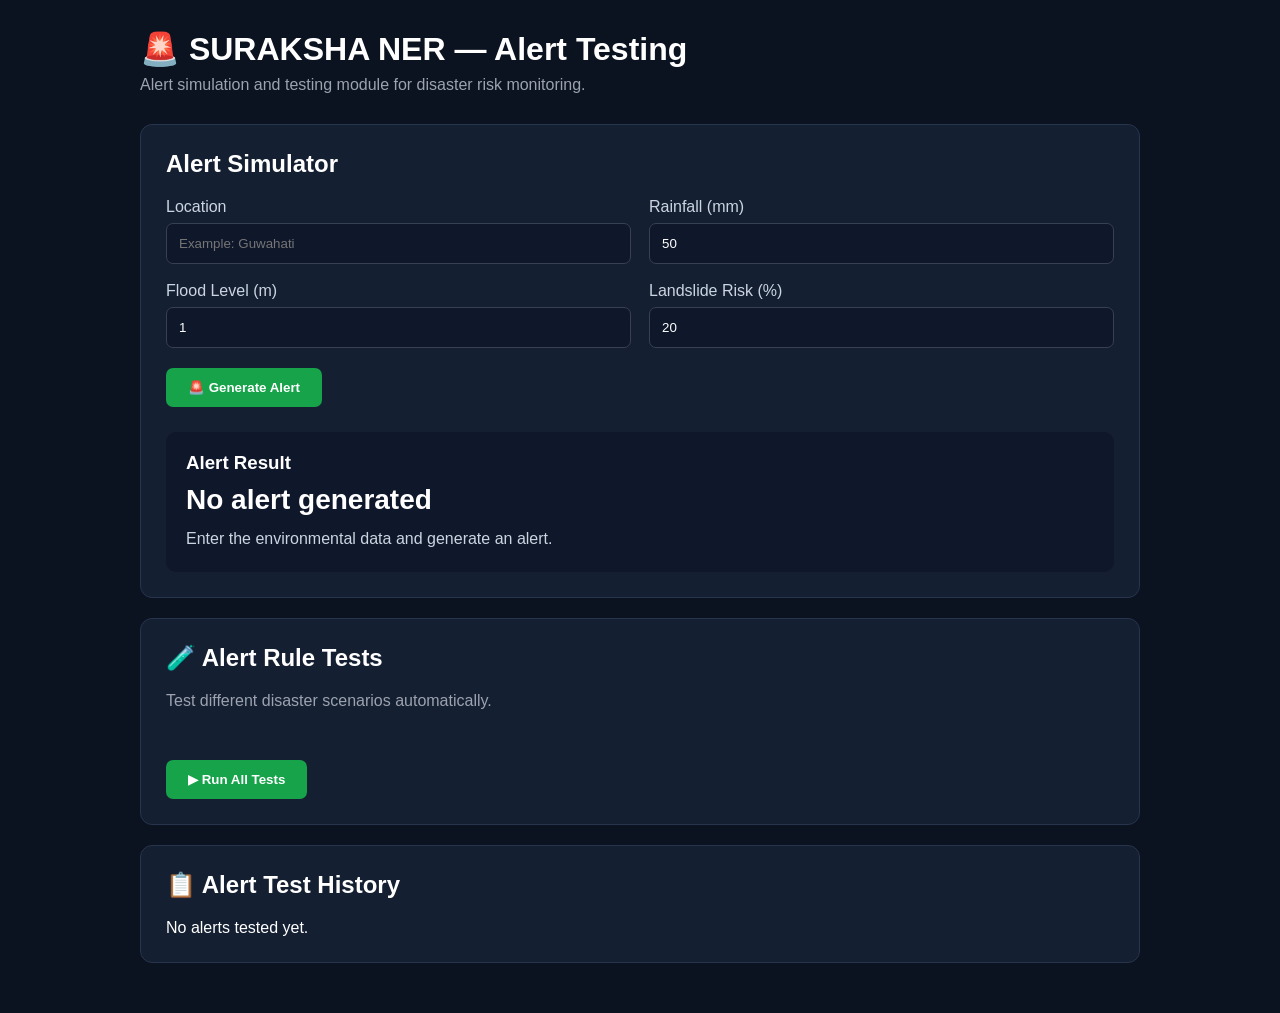
==== frontend/alerts-testing.html @ f3b92486 "Add alert testing page" ====
<!DOCTYPE html>
<html lang="en">
<head>
    <meta charset="UTF-8">
    <meta name="viewport" content="width=device-width, initial-scale=1.0">

    <title>Alert Testing | SURAKSHA NER</title>

    <style>
        * {
            box-sizing: border-box;
            margin: 0;
            padding: 0;
            font-family: Arial, sans-serif;
        }

        body {
            background: #0b1220;
            color: white;
            padding: 30px;
        }

        .container {
            max-width: 1000px;
            margin: auto;
        }

        h1 {
            margin-bottom: 8px;
        }

        .subtitle {
            color: #9ca3af;
            margin-bottom: 30px;
        }

        .card {
            background: #151f32;
            border: 1px solid #26344d;
            border-radius: 12px;
            padding: 25px;
            margin-bottom: 20px;
        }

        .card h2 {
            margin-bottom: 20px;
        }

        .inputs {
            display: grid;
            grid-template-columns: repeat(2, 1fr);
            gap: 18px;
        }

        label {
            display: block;
            margin-bottom: 7px;
            color: #cbd5e1;
        }

        input,
        select {
            width: 100%;
            padding: 12px;
            border-radius: 7px;
            border: 1px solid #374151;
            background: #0f172a;
            color: white;
        }

        button {
            margin-top: 20px;
            padding: 12px 22px;
            border: none;
            border-radius: 7px;
            background: #16a34a;
            color: white;
            cursor: pointer;
            font-weight: bold;
        }

        button:hover {
            opacity: 0.85;
        }

        .result {
            margin-top: 25px;
            padding: 20px;
            border-radius: 10px;
            background: #0f172a;
        }

        .severity {
            font-size: 28px;
            font-weight: bold;
            margin: 10px 0;
        }

        .message {
            color: #cbd5e1;
            line-height: 1.6;
        }

        .tests {
            display: grid;
            gap: 12px;
        }

        .test {
            display: flex;
            justify-content: space-between;
            padding: 15px;
            background: #0f172a;
            border-radius: 8px;
        }

        .pass {
            color: #22c55e;
            font-weight: bold;
        }

        .fail {
            color: #ef4444;
            font-weight: bold;
        }

        .history {
            margin-top: 15px;
        }

        .history-item {
            padding: 12px;
            margin-top: 8px;
            background: #0f172a;
            border-left: 4px solid #22c55e;
        }

        @media(max-width: 700px) {
            .inputs {
                grid-template-columns: 1fr;
            }
        }
    </style>
</head>

<body>

<div class="container">

    <h1>🚨 SURAKSHA NER — Alert Testing</h1>

    <p class="subtitle">
        Alert simulation and testing module for disaster risk monitoring.
    </p>


    <!-- ALERT SIMULATOR -->

    <div class="card">

        <h2>Alert Simulator</h2>

        <div class="inputs">

            <div>
                <label>Location</label>
                <input
                    type="text"
                    id="location"
                    placeholder="Example: Guwahati"
                >
            </div>

            <div>
                <label>Rainfall (mm)</label>
                <input
                    type="number"
                    id="rainfall"
                    value="50"
                >
            </div>

            <div>
                <label>Flood Level (m)</label>
                <input
                    type="number"
                    id="flood"
                    value="1"
                    step="0.1"
                >
            </div>

            <div>
                <label>Landslide Risk (%)</label>
                <input
                    type="number"
                    id="landslide"
                    value="20"
                    min="0"
                    max="100"
                >
            </div>

        </div>

        <button onclick="generateAlert()">
            🚨 Generate Alert
        </button>


        <div id="result" class="result">

            <h3>Alert Result</h3>

            <div id="severity" class="severity">
                No alert generated
            </div>

            <p id="message" class="message">
                Enter the environmental data and generate an alert.
            </p>

        </div>

    </div>


    <!-- AUTOMATED TESTS -->

    <div class="card">

        <h2>🧪 Alert Rule Tests</h2>

        <p class="subtitle">
            Test different disaster scenarios automatically.
        </p>

        <div class="tests" id="tests"></div>

        <button onclick="runTests()">
            ▶ Run All Tests
        </button>

    </div>


    <!-- ALERT HISTORY -->

    <div class="card">

        <h2>📋 Alert Test History</h2>

        <div id="history" class="history">
            No alerts tested yet.
        </div>

    </div>

</div>


<script>

    /*
        SURAKSHA NER
        Alert Testing Engine

        This is a frontend testing module.
        It does not modify the existing backend.
    */


    function calculateRisk(rainfall, flood, landslide) {

        let score = 0;


        // Rainfall contribution

        if (rainfall >= 200) {
            score += 40;
        }
        else if (rainfall >= 100) {
            score += 30;
        }
        else if (rainfall >= 50) {
            score += 15;
        }


        // Flood contribution

        if (flood >= 3) {
            score += 35;
        }
        else if (flood >= 2) {
            score += 25;
        }
        else if (flood >= 1) {
            score += 10;
        }


        // Landslide contribution

        if (landslide >= 80) {
            score += 30;
        }
        else if (landslide >= 60) {
            score += 25;
        }
        else if (landslide >= 30) {
            score += 15;
        }


        return score;
    }


    function getSeverity(score) {

        if (score >= 80) {
            return "CRITICAL";
        }

        if (score >= 60) {
            return "HIGH";
        }

        if (score >= 30) {
            return "MODERATE";
        }

        return "LOW";
    }


    function generateAlert() {

        const location =
            document.getElementById("location").value || "Unknown Location";

        const rainfall =
            Number(document.getElementById("rainfall").value);

        const flood =
            Number(document.getElementById("flood").value);

        const landslide =
            Number(document.getElementById("landslide").value);


        const score =
            calculateRisk(
                rainfall,
                flood,
                landslide
            );


        const severity =
            getSeverity(score);


        document.getElementById("severity").innerText =
            severity + " ALERT";


        document.getElementById("message").innerText =
            `Location: ${location}
             | Risk Score: ${score}
             | Rainfall: ${rainfall} mm
             | Flood Level: ${flood} m
             | Landslide Risk: ${landslide}%`;


        addHistory(
            location,
            severity,
            score
        );
    }


    function addHistory(
        location,
        severity,
        score
    ) {

        const history =
            document.getElementById("history");


        if (
            history.innerText ===
            "No alerts tested yet."
        ) {

            history.innerHTML = "";

        }


        const item =
            document.createElement("div");


        item.className =
            "history-item";


        item.innerHTML =
            `<strong>${severity} ALERT</strong>
             — ${location}
             — Risk Score: ${score}`;


        history.prepend(item);
    }


    /*
        AUTOMATED TEST CASES
    */

    const testCases = [

        {
            name: "Normal Weather",
            rainfall: 20,
            flood: 0.5,
            landslide: 5,
            expected: "LOW"
        },

        {
            name: "Heavy Rain",
            rainfall: 120,
            flood: 1,
            landslide: 20,
            expected: "MODERATE"
        },

        {
            name: "Flood Risk",
            rainfall: 150,
            flood: 2,
            landslide: 40,
            expected: "HIGH"
        },

        {
            name: "Extreme Disaster",
            rainfall: 250,
            flood: 4,
            landslide: 90,
            expected: "CRITICAL"
        }

    ];


    function runTests() {

        const container =
            document.getElementById("tests");


        container.innerHTML = "";


        testCases.forEach(test => {

            const score =
                calculateRisk(
                    test.rainfall,
                    test.flood,
                    test.landslide
                );


            const actual =
                getSeverity(score);


            const passed =
                actual === test.expected;


            const div =
                document.createElement("div");


            div.className =
                "test";


            div.innerHTML = `

                <span>
                    ${test.name}
                </span>

                <span class="${passed ? "pass" : "fail"}">

                    ${passed ? "✓ PASS" : "✗ FAIL"}

                    (${actual})

                </span>

            `;


            container.appendChild(div);

        });

    }

</script>

</body>
</html>
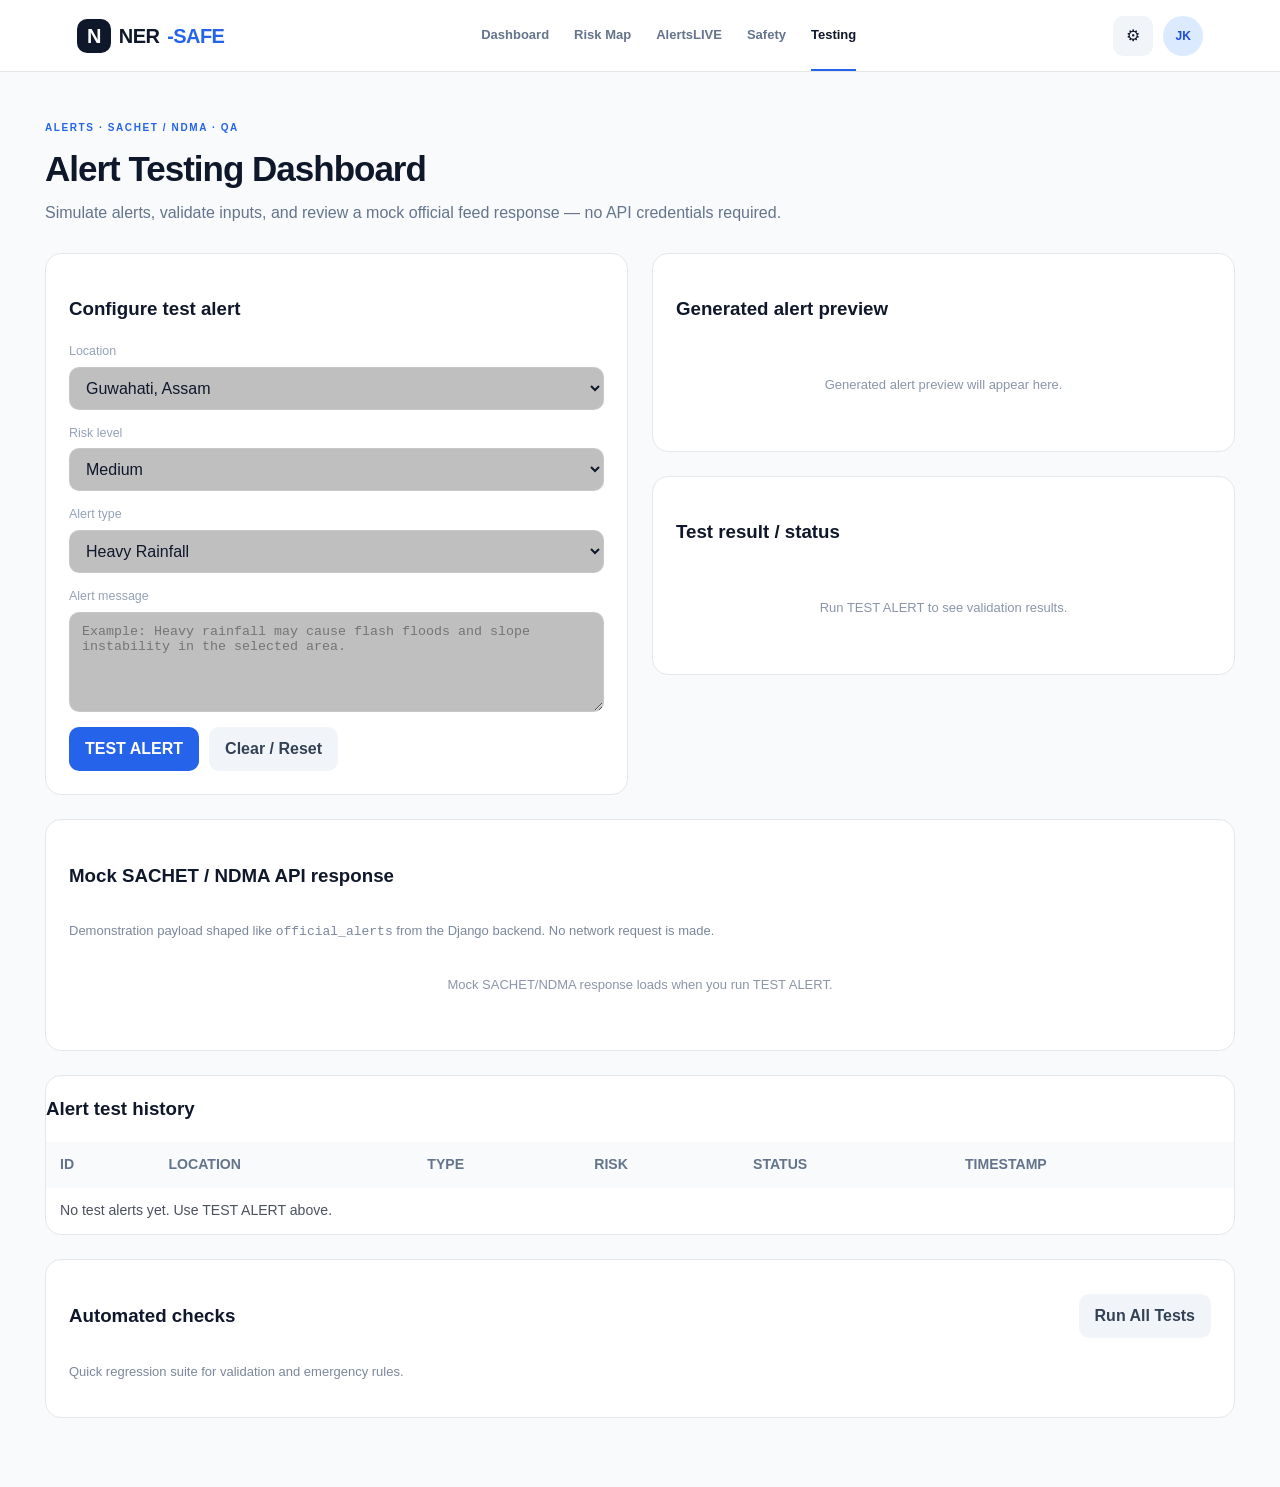
==== commit bf66edca: "Implement alert testing dashboard" ====
--- a/frontend/alerts-testing.html
+++ b/frontend/alerts-testing.html
@@ -2,525 +2,353 @@
 <html lang="en">
 <head>
     <meta charset="UTF-8">
-    <meta name="viewport" content="width=device-width, initial-scale=1.0">
-
-    <title>Alert Testing | SURAKSHA NER</title>
-
+    <meta name="viewport" content="width=device-width, initial-scale=1">
+    <title>Alert Testing Dashboard | SURAKSHA NER</title>
+    <link rel="stylesheet" href="css/style.css">
     <style>
-        * {
-            box-sizing: border-box;
-            margin: 0;
-            padding: 0;
-            font-family: Arial, sans-serif;
-        }
-
-        body {
-            background: #0b1220;
-            color: white;
-            padding: 30px;
-        }
-
-        .container {
-            max-width: 1000px;
-            margin: auto;
-        }
-
-        h1 {
-            margin-bottom: 8px;
-        }
-
-        .subtitle {
-            color: #9ca3af;
-            margin-bottom: 30px;
-        }
-
-        .card {
-            background: #151f32;
-            border: 1px solid #26344d;
-            border-radius: 12px;
-            padding: 25px;
-            margin-bottom: 20px;
-        }
-
-        .card h2 {
-            margin-bottom: 20px;
-        }
-
-        .inputs {
+        .dashboard-grid {
             display: grid;
-            grid-template-columns: repeat(2, 1fr);
-            gap: 18px;
-        }
-
-        label {
+            grid-template-columns: 1fr 1fr;
+            gap: 24px;
+            margin-bottom: 24px;
+        }
+
+        .field label {
             display: block;
-            margin-bottom: 7px;
-            color: #cbd5e1;
-        }
-
-        input,
-        select {
+            font-size: 0.78rem;
+            color: var(--muted, #94a3b8);
+            margin-bottom: 6px;
+        }
+
+        .field select,
+        .field textarea {
             width: 100%;
-            padding: 12px;
-            border-radius: 7px;
-            border: 1px solid #374151;
-            background: #0f172a;
-            color: white;
-        }
-
-        button {
-            margin-top: 20px;
-            padding: 12px 22px;
-            border: none;
-            border-radius: 7px;
-            background: #16a34a;
-            color: white;
-            cursor: pointer;
-            font-weight: bold;
-        }
-
-        button:hover {
-            opacity: 0.85;
-        }
-
-        .result {
-            margin-top: 25px;
+            padding: 11px 12px;
+            border-radius: 10px;
+            border: 1px solid rgba(255, 255, 255, 0.12);
+            background: rgba(0, 0, 0, 0.25);
+            color: inherit;
+        }
+
+        .field textarea {
+            min-height: 100px;
+            resize: vertical;
+        }
+
+        .form-stack {
+            display: flex;
+            flex-direction: column;
+            gap: 14px;
+        }
+
+        .btn-row {
+            display: flex;
+            flex-wrap: wrap;
+            gap: 10px;
+            margin-top: 8px;
+        }
+
+        .preview-card {
             padding: 20px;
-            border-radius: 10px;
-            background: #0f172a;
-        }
-
-        .severity {
-            font-size: 28px;
-            font-weight: bold;
-            margin: 10px 0;
-        }
-
-        .message {
-            color: #cbd5e1;
+            border-radius: 14px;
+            background: rgba(255, 255, 255, 0.04);
+            border: 1px solid rgba(255, 255, 255, 0.1);
+        }
+
+        .preview-card.critical {
+            border-color: rgba(239, 68, 68, 0.45);
+        }
+
+        .preview-top,
+        .official-alert-top {
+            display: flex;
+            flex-wrap: wrap;
+            gap: 8px;
+            align-items: center;
+            margin-bottom: 12px;
+        }
+
+        .type-pill {
+            font-size: 0.72rem;
+            font-weight: 700;
+            text-transform: uppercase;
+            padding: 4px 10px;
+            border-radius: 999px;
+            background: rgba(59, 130, 246, 0.2);
+            color: #93c5fd;
+        }
+
+        .risk-pill.medium {
+            background: rgba(245, 158, 11, 0.2);
+            color: #fcd34d;
+        }
+
+        .emergency-tag {
+            font-size: 0.72rem;
+            font-weight: 800;
+            color: #fecaca;
+            background: rgba(220, 38, 38, 0.35);
+            padding: 4px 10px;
+            border-radius: 999px;
+        }
+
+        .preview-meta {
+            margin-top: 12px;
+            font-size: 0.88rem;
             line-height: 1.6;
-        }
-
-        .tests {
-            display: grid;
-            gap: 12px;
-        }
-
-        .test {
+            opacity: 0.9;
+        }
+
+        .test-row {
             display: flex;
             justify-content: space-between;
-            padding: 15px;
-            background: #0f172a;
-            border-radius: 8px;
-        }
-
-        .pass {
+            gap: 12px;
+            padding: 12px 14px;
+            border-radius: 10px;
+            background: rgba(0, 0, 0, 0.2);
+            margin-bottom: 8px;
+            font-size: 0.9rem;
+        }
+
+        .test-row .pass,
+        .overall.pass {
             color: #22c55e;
-            font-weight: bold;
-        }
-
-        .fail {
+            font-weight: 800;
+        }
+
+        .test-row .fail,
+        .overall.fail {
             color: #ef4444;
-            font-weight: bold;
-        }
-
-        .history {
-            margin-top: 15px;
-        }
-
-        .history-item {
-            padding: 12px;
+            font-weight: 800;
+        }
+
+        .overall-row {
+            margin-bottom: 12px;
+            font-size: 1rem;
+        }
+
+        .table-wrap table {
+            width: 100%;
+            border-collapse: collapse;
+        }
+
+        .table-wrap th,
+        .table-wrap td {
+            text-align: left;
+            padding: 12px 14px;
+            border-bottom: 1px solid rgba(255, 255, 255, 0.08);
+            font-size: 0.88rem;
+        }
+
+        .empty-cell,
+        .empty-note {
+            text-align: center;
+            padding: 20px;
+            opacity: 0.75;
+        }
+
+        .mock-note {
+            font-size: 0.85rem;
+            opacity: 0.85;
+            margin-bottom: 12px;
+        }
+
+        .mock-official {
+            margin-top: 12px;
+            padding: 16px;
+            border-radius: 12px;
+            background: rgba(255, 255, 255, 0.04);
+        }
+
+        .sachet-check.ok {
+            color: #86efac;
+        }
+
+        .sachet-check.warn {
+            color: #fcd34d;
+        }
+
+        .json-details {
+            margin-top: 16px;
+        }
+
+        .json-details pre {
             margin-top: 8px;
-            background: #0f172a;
-            border-left: 4px solid #22c55e;
-        }
-
-        @media(max-width: 700px) {
-            .inputs {
+            padding: 14px;
+            border-radius: 10px;
+            background: rgba(0, 0, 0, 0.35);
+            overflow: auto;
+            font-size: 0.75rem;
+            max-height: 280px;
+        }
+
+        @media (max-width: 900px) {
+            .dashboard-grid {
                 grid-template-columns: 1fr;
             }
         }
     </style>
 </head>
-
 <body>
 
-<div class="container">
-
-    <h1>🚨 SURAKSHA NER — Alert Testing</h1>
-
-    <p class="subtitle">
-        Alert simulation and testing module for disaster risk monitoring.
-    </p>
-
-
-    <!-- ALERT SIMULATOR -->
-
-    <div class="card">
-
-        <h2>Alert Simulator</h2>
-
-        <div class="inputs">
-
-            <div>
-                <label>Location</label>
-                <input
-                    type="text"
-                    id="location"
-                    placeholder="Example: Guwahati"
-                >
+<header class="topbar appbar">
+    <a class="brand" href="dashboard.html">
+        <span class="brand-mark">N</span>
+        NER<span class="accent">-SAFE</span>
+    </a>
+    <nav>
+        <a href="dashboard.html">Dashboard</a>
+        <a href="map.html">Risk Map</a>
+        <a href="alerts.html">Alerts <b class="badge">LIVE</b></a>
+        <a href="safety.html">Safety</a>
+        <a class="active" href="alerts-testing.html">Testing</a>
+    </nav>
+    <div class="nav-actions">
+        <a class="round" href="settings.html">⚙</a>
+        <a class="avatar" href="profile.html">JK</a>
+    </div>
+</header>
+
+<main class="main">
+
+    <div class="page-head">
+        <div>
+            <span class="eyebrow">ALERTS · SACHET / NDMA · QA</span>
+            <h1>Alert Testing Dashboard</h1>
+            <p>
+                Simulate alerts, validate inputs, and review a mock official
+                feed response — no API credentials required.
+            </p>
+        </div>
+    </div>
+
+    <div class="dashboard-grid">
+
+        <!-- INPUT PANEL -->
+        <section class="card">
+            <div class="card-head">
+                <h3>Configure test alert</h3>
             </div>
 
-            <div>
-                <label>Rainfall (mm)</label>
-                <input
-                    type="number"
-                    id="rainfall"
-                    value="50"
-                >
+            <div class="form-stack">
+                <div class="field">
+                    <label for="inputLocation">Location</label>
+                    <select id="inputLocation"></select>
+                </div>
+
+                <div class="field">
+                    <label for="inputRisk">Risk level</label>
+                    <select id="inputRisk">
+                        <option value="LOW">Low</option>
+                        <option value="MEDIUM" selected>Medium</option>
+                        <option value="HIGH">High</option>
+                        <option value="CRITICAL">Critical</option>
+                    </select>
+                </div>
+
+                <div class="field">
+                    <label for="inputType">Alert type</label>
+                    <select id="inputType">
+                        <option value="Landslide">Landslide</option>
+                        <option value="Flood">Flood</option>
+                        <option value="Heavy Rainfall" selected>Heavy Rainfall</option>
+                    </select>
+                </div>
+
+                <div class="field">
+                    <label for="inputMessage">Alert message</label>
+                    <textarea
+                        id="inputMessage"
+                        placeholder="Example: Heavy rainfall may cause flash floods and slope instability in the selected area."
+                    ></textarea>
+                </div>
             </div>
 
-            <div>
-                <label>Flood Level (m)</label>
-                <input
-                    type="number"
-                    id="flood"
-                    value="1"
-                    step="0.1"
-                >
+            <div class="btn-row">
+                <button type="button" class="btn btn-primary" id="testAlertBtn">
+                    TEST ALERT
+                </button>
+                <button type="button" class="btn btn-light" id="resetBtn">
+                    Clear / Reset
+                </button>
             </div>
-
-            <div>
-                <label>Landslide Risk (%)</label>
-                <input
-                    type="number"
-                    id="landslide"
-                    value="20"
-                    min="0"
-                    max="100"
-                >
-            </div>
-
-        </div>
-
-        <button onclick="generateAlert()">
-            🚨 Generate Alert
-        </button>
-
-
-        <div id="result" class="result">
-
-            <h3>Alert Result</h3>
-
-            <div id="severity" class="severity">
-                No alert generated
-            </div>
-
-            <p id="message" class="message">
-                Enter the environmental data and generate an alert.
-            </p>
-
-        </div>
-
+        </section>
+
+        <!-- PREVIEW + STATUS -->
+        <div>
+            <section class="card" style="margin-bottom: 24px;">
+                <div class="card-head">
+                    <h3>Generated alert preview</h3>
+                </div>
+                <div id="alertPreview">
+                    <p class="empty-note">Generated alert preview will appear here.</p>
+                </div>
+            </section>
+
+            <section class="card">
+                <div class="card-head">
+                    <h3>Test result / status</h3>
+                </div>
+                <div id="testStatus">
+                    <p class="empty-note">Run TEST ALERT to see validation results.</p>
+                </div>
+            </section>
+        </div>
     </div>
 
-
-    <!-- AUTOMATED TESTS -->
-
-    <div class="card">
-
-        <h2>🧪 Alert Rule Tests</h2>
-
-        <p class="subtitle">
-            Test different disaster scenarios automatically.
+    <!-- MOCK SACHET -->
+    <section class="card" style="margin-bottom: 24px;">
+        <div class="card-head">
+            <h3>Mock SACHET / NDMA API response</h3>
+        </div>
+        <p class="mock-note">
+            Demonstration payload shaped like <code>official_alerts</code> from the
+            Django backend. No network request is made.
         </p>
-
-        <div class="tests" id="tests"></div>
-
-        <button onclick="runTests()">
-            ▶ Run All Tests
-        </button>
-
-    </div>
-
-
-    <!-- ALERT HISTORY -->
-
-    <div class="card">
-
-        <h2>📋 Alert Test History</h2>
-
-        <div id="history" class="history">
-            No alerts tested yet.
-        </div>
-
-    </div>
-
-</div>
-
-
-<script>
-
-    /*
-        SURAKSHA NER
-        Alert Testing Engine
-
-        This is a frontend testing module.
-        It does not modify the existing backend.
-    */
-
-
-    function calculateRisk(rainfall, flood, landslide) {
-
-        let score = 0;
-
-
-        // Rainfall contribution
-
-        if (rainfall >= 200) {
-            score += 40;
-        }
-        else if (rainfall >= 100) {
-            score += 30;
-        }
-        else if (rainfall >= 50) {
-            score += 15;
-        }
-
-
-        // Flood contribution
-
-        if (flood >= 3) {
-            score += 35;
-        }
-        else if (flood >= 2) {
-            score += 25;
-        }
-        else if (flood >= 1) {
-            score += 10;
-        }
-
-
-        // Landslide contribution
-
-        if (landslide >= 80) {
-            score += 30;
-        }
-        else if (landslide >= 60) {
-            score += 25;
-        }
-        else if (landslide >= 30) {
-            score += 15;
-        }
-
-
-        return score;
-    }
-
-
-    function getSeverity(score) {
-
-        if (score >= 80) {
-            return "CRITICAL";
-        }
-
-        if (score >= 60) {
-            return "HIGH";
-        }
-
-        if (score >= 30) {
-            return "MODERATE";
-        }
-
-        return "LOW";
-    }
-
-
-    function generateAlert() {
-
-        const location =
-            document.getElementById("location").value || "Unknown Location";
-
-        const rainfall =
-            Number(document.getElementById("rainfall").value);
-
-        const flood =
-            Number(document.getElementById("flood").value);
-
-        const landslide =
-            Number(document.getElementById("landslide").value);
-
-
-        const score =
-            calculateRisk(
-                rainfall,
-                flood,
-                landslide
-            );
-
-
-        const severity =
-            getSeverity(score);
-
-
-        document.getElementById("severity").innerText =
-            severity + " ALERT";
-
-
-        document.getElementById("message").innerText =
-            `Location: ${location}
-             | Risk Score: ${score}
-             | Rainfall: ${rainfall} mm
-             | Flood Level: ${flood} m
-             | Landslide Risk: ${landslide}%`;
-
-
-        addHistory(
-            location,
-            severity,
-            score
-        );
-    }
-
-
-    function addHistory(
-        location,
-        severity,
-        score
-    ) {
-
-        const history =
-            document.getElementById("history");
-
-
-        if (
-            history.innerText ===
-            "No alerts tested yet."
-        ) {
-
-            history.innerHTML = "";
-
-        }
-
-
-        const item =
-            document.createElement("div");
-
-
-        item.className =
-            "history-item";
-
-
-        item.innerHTML =
-            `<strong>${severity} ALERT</strong>
-             — ${location}
-             — Risk Score: ${score}`;
-
-
-        history.prepend(item);
-    }
-
-
-    /*
-        AUTOMATED TEST CASES
-    */
-
-    const testCases = [
-
-        {
-            name: "Normal Weather",
-            rainfall: 20,
-            flood: 0.5,
-            landslide: 5,
-            expected: "LOW"
-        },
-
-        {
-            name: "Heavy Rain",
-            rainfall: 120,
-            flood: 1,
-            landslide: 20,
-            expected: "MODERATE"
-        },
-
-        {
-            name: "Flood Risk",
-            rainfall: 150,
-            flood: 2,
-            landslide: 40,
-            expected: "HIGH"
-        },
-
-        {
-            name: "Extreme Disaster",
-            rainfall: 250,
-            flood: 4,
-            landslide: 90,
-            expected: "CRITICAL"
-        }
-
-    ];
-
-
-    function runTests() {
-
-        const container =
-            document.getElementById("tests");
-
-
-        container.innerHTML = "";
-
-
-        testCases.forEach(test => {
-
-            const score =
-                calculateRisk(
-                    test.rainfall,
-                    test.flood,
-                    test.landslide
-                );
-
-
-            const actual =
-                getSeverity(score);
-
-
-            const passed =
-                actual === test.expected;
-
-
-            const div =
-                document.createElement("div");
-
-
-            div.className =
-                "test";
-
-
-            div.innerHTML = `
-
-                <span>
-                    ${test.name}
-                </span>
-
-                <span class="${passed ? "pass" : "fail"}">
-
-                    ${passed ? "✓ PASS" : "✗ FAIL"}
-
-                    (${actual})
-
-                </span>
-
-            `;
-
-
-            container.appendChild(div);
-
-        });
-
-    }
-
-</script>
-
+        <div id="sachetMockPanel">
+            <p class="empty-note">Mock SACHET/NDMA response loads when you run TEST ALERT.</p>
+        </div>
+    </section>
+
+    <!-- HISTORY -->
+    <section class="card table-wrap">
+        <div class="card-head">
+            <h3>Alert test history</h3>
+        </div>
+        <table>
+            <thead>
+                <tr>
+                    <th>ID</th>
+                    <th>Location</th>
+                    <th>Type</th>
+                    <th>Risk</th>
+                    <th>Status</th>
+                    <th>Timestamp</th>
+                </tr>
+            </thead>
+            <tbody id="historyBody">
+                <tr>
+                    <td colspan="6" class="empty-cell">No test alerts yet.</td>
+                </tr>
+            </tbody>
+        </table>
+    </section>
+
+    <!-- OPTIONAL AUTOMATED SUITE -->
+    <section class="card" style="margin-top: 24px;">
+        <div class="card-head">
+            <h3>Automated checks</h3>
+            <button type="button" class="btn btn-light" id="runAllTestsBtn">
+                Run All Tests
+            </button>
+        </div>
+        <p class="mock-note">Quick regression suite for validation and emergency rules.</p>
+        <div id="autoTestResults"></div>
+        <p id="autoTestSummary" class="mock-note"></p>
+    </section>
+
+</main>
+
+<script src="js/alerts-testing.js"></script>
 </body>
-</html>+</html>
--- a/frontend/css/style.css
+++ b/frontend/css/style.css
@@ -0,0 +1,8 @@
+*{box-sizing:border-box}body{margin:0;background:#f8fafc;color:#0f172a;font-family:Inter,Segoe UI,Arial,sans-serif;line-height:1.5}a{text-decoration:none;color:inherit}button,input,select{font:inherit}.topbar{height:72px;padding:0 6%;display:flex;align-items:center;justify-content:space-between;background:#fff;border-bottom:1px solid #e5e7eb;position:sticky;top:0;z-index:20}.brand{display:flex;align-items:center;gap:8px;font-weight:850;font-size:20px;letter-spacing:-.6px}.brand-mark{width:34px;height:34px;border-radius:10px;background:#0f172a;color:#fff;display:grid;place-items:center}.accent,.link{color:#2563eb}.topbar nav{height:100%;display:flex;align-items:center;gap:25px}.topbar nav a{height:100%;display:flex;align-items:center;color:#64748b;font-size:13px;font-weight:700;border-bottom:2px solid transparent}.topbar nav a:hover,.topbar nav a.active{color:#0f172a;border-bottom-color:#2563eb}.nav-actions{display:flex;align-items:center;gap:10px}.btn{display:inline-flex;align-items:center;justify-content:center;border:0;border-radius:10px;padding:10px 16px;font-weight:750;cursor:pointer;transition:.18s}.btn:hover{transform:translateY(-1px)}.btn-primary{background:#2563eb;color:#fff}.btn-light{background:#f1f5f9;color:#334155}.btn-outline{background:#fff;border:1px solid #dbe2ea}.btn-lg{padding:13px 19px}.full{width:100%}.round,.avatar{width:40px;height:40px;border-radius:10px;background:#f1f5f9;display:grid;place-items:center}.avatar{border-radius:50%;background:#dbeafe;color:#1d4ed8;font-size:12px;font-weight:900}.eyebrow{font-size:10px;letter-spacing:1.6px;font-weight:900;color:#2563eb}.hero{max-width:1180px;margin:auto;padding:82px 30px;display:grid;grid-template-columns:1.05fr .95fr;gap:70px;align-items:center}.hero h1{font-size:58px;line-height:1.04;letter-spacing:-3px;margin:15px 0}.hero h1 span{color:#2563eb}.hero p{font-size:18px;color:#64748b;max-width:600px}.hero-actions{display:flex;gap:12px;margin:28px 0}.hero-stats{display:flex;gap:38px}.hero-stats div{display:grid}.hero-stats strong{font-size:25px}.hero-stats span{font-size:11px;color:#64748b}.hero-panel{background:#0f172a;color:#fff;border-radius:24px;padding:24px;box-shadow:0 25px 60px #0f172a22}.panel-head{display:flex;justify-content:space-between;font-size:10px;letter-spacing:1.3px;color:#94a3b8;font-weight:800}.live,.ok{color:#15803d;font-weight:800}.live{color:#22c55e}.risk-score{display:flex;align-items:center;gap:18px;padding:28px 0}.score-ring{width:105px;height:105px;border-radius:50%;border:10px solid #ef4444;display:grid;place-items:center;align-content:center;flex-shrink:0}.score-ring strong{font-size:29px}.score-ring small{color:#94a3b8}.risk-pill{display:inline-block;font-size:10px;font-weight:900;padding:5px 8px;border-radius:6px}.risk-pill.low{background:#dcfce7;color:#15803d}.risk-pill.moderate{background:#fef3c7;color:#b45309}.risk-pill.high{background:#fee2e2;color:#b91c1c}.risk-pill.critical{background:#ede9fe;color:#6d28d9}.hero-panel h3{margin:8px 0 2px}.hero-panel p{font-size:12px;color:#94a3b8;margin:0}.mini-map,.big-map{position:relative;overflow:hidden;background:#dbe8dc;min-height:245px}.map-grid{position:absolute;inset:0;background-image:linear-gradient(#fff8 1px,transparent 1px),linear-gradient(90deg,#fff8 1px,transparent 1px);background-size:28px 28px;transform:skewY(-8deg) scale(1.15)}.map-pin,.pulse{position:absolute;width:18px;height:18px;border-radius:50%;background:#ef4444;border:4px solid #fff;box-shadow:0 0 0 7px #ef444433}.p1,.q1{left:28%;top:30%}.p2,.q2{left:62%;top:52%;background:#f59e0b;box-shadow:0 0 0 7px #f59e0b33}.p3,.q3{left:73%;top:25%;background:#7c3aed;box-shadow:0 0 0 7px #7c3aed33}.map-label,.region{position:absolute;background:#fff;padding:4px 7px;border-radius:5px;font-size:9px;font-weight:900;box-shadow:0 2px 8px #0002}.l1{left:22%;top:43%}.l2{left:55%;top:64%}.l3{left:68%;top:35%}.legend{display:flex;justify-content:space-between;margin-top:14px;font-size:10px;color:#cbd5e1}.dot{display:inline-block;width:8px;height:8px;border-radius:50%;margin-right:5px}.green{background:#22c55e}.orange{background:#f59e0b}.red{background:#ef4444}.purple{background:#7c3aed}.section{padding:75px 6%;max-width:1250px;margin:auto}.light{max-width:none;background:#f1f5f9}.section-title{text-align:center;max-width:650px;margin:0 auto 35px}.section-title.left{text-align:left;margin:35px 0 15px}.section-title h2{font-size:35px;margin:7px 0}.section-title p{color:#64748b}.feature-grid,.benefit-grid,.grid2,.profile-grid,.grid-detail,.safety-grid{display:grid;gap:17px}.feature-grid{grid-template-columns:repeat(3,1fr)}.feature-card,.benefit,.card,.safety-card{background:#fff;border:1px solid #e5e7eb;border-radius:16px}.feature-card{padding:28px}.feature-icon{display:grid;width:38px;height:38px;place-items:center;border-radius:10px;background:#dbeafe;color:#2563eb}.feature-card p,.benefit p,.card p{color:#64748b;font-size:13px}.benefit-grid{max-width:1050px;margin:auto;grid-template-columns:1fr 1fr}.benefit{padding:22px;display:flex;gap:14px;font-size:24px}.benefit h3{font-size:16px;margin:0}.benefit p{margin:3px 0}.auth{min-height:100vh;background:linear-gradient(135deg,#eff6ff,#f8fafc)}.auth-wrap{display:grid;place-items:center;padding:45px 20px}.auth-card{background:#fff;width:min(470px,100%);padding:35px;border:1px solid #e5e7eb;border-radius:20px;box-shadow:0 20px 50px #0f172a12}.center{text-align:center}.auth-card form{display:grid;gap:15px}.auth-card label,.profile-grid label,.sidebar label{font-size:12px;font-weight:700;display:grid;gap:7px}.auth-card input,.profile-grid input,.sidebar select,.search input{border:1px solid #dbe2ea;border-radius:9px;padding:11px;outline:0;background:#fff}.check{display:flex!important;align-items:center;gap:8px}.check input{width:auto}.between{display:flex;justify-content:space-between;align-items:center;font-size:12px}.small{font-size:12px;color:#64748b}.divider{text-align:center;color:#94a3b8;margin:18px 0}.center-btn{display:flex}.back{color:#64748b;font-size:13px}.note{background:#f8fafc;border:1px solid #e2e8f0;padding:11px;border-radius:9px;color:#64748b;font-size:11px;margin-top:14px}.main{max-width:1250px;margin:auto;padding:42px 30px 70px}.narrow{max-width:1050px}.page-head{display:flex;justify-content:space-between;align-items:end;gap:20px;margin-bottom:28px}.page-head h1{font-size:35px;letter-spacing:-1px;margin:5px 0}.page-head p{margin:0;color:#64748b}.banner{display:flex;align-items:center;gap:14px;padding:17px 20px;background:#fff1f2;border:1px solid #fecdd3;border-radius:14px;margin-bottom:18px}.banner>b{width:36px;height:36px;border-radius:50%;display:grid;place-items:center;background:#dc2626;color:#fff}.banner p{margin:2px 0;color:#64748b;font-size:12px}.banner>a{margin-left:auto;color:#b91c1c;font-weight:800;font-size:12px}.grid2{grid-template-columns:1fr 1fr}.card{padding:23px}.card-head{display:flex;justify-content:space-between;align-items:center}.location{display:flex;gap:14px;align-items:center;margin:23px 0}.location>span{width:50px;height:50px;border-radius:13px;background:#dbeafe;color:#2563eb;display:grid;place-items:center;font-size:25px}.location h2{font-size:20px;margin:0}.location p{font-size:11px;margin:2px 0}.location em{color:#15803d;font-style:normal;font-weight:800}.big-score{font-size:48px;font-weight:900;margin:17px 0 5px}.big-score small{font-size:14px;color:#94a3b8}.meter{height:7px;border-radius:99px;background:#e2e8f0;overflow:hidden}.meter i{height:100%;display:block;background:#ef4444;border-radius:99px}.rows{display:grid;gap:8px;margin-top:13px;font-size:12px;color:#64748b}.rows span{display:flex;justify-content:space-between}.rows b{color:#334155}.alert-row{display:flex;gap:10px;align-items:center;padding:14px 0;border-bottom:1px solid #f1f5f9;font-size:13px}.alert-row small{display:block;color:#94a3b8;font-size:10px}.checks{list-style:none;padding:0;display:grid;gap:9px;color:#475569;font-size:12px}.hazards{display:grid;grid-template-columns:repeat(3,1fr);gap:15px}.hazard{background:#fff;border:1px solid #e5e7eb;padding:20px;border-radius:15px;display:flex;gap:15px;font-size:28px}.hazard b{display:block;font-size:13px}.hazard strong{display:block;font-size:11px;color:#b91c1c}.hazard small{font-size:10px;color:#94a3b8}.map-page{padding:35px 4% 60px}.filters{display:flex;gap:7px;flex-wrap:wrap}.filter,.tabs button{border:1px solid #dbe2ea;background:#fff;padding:8px 12px;border-radius:8px;font-size:11px;font-weight:800;color:#64748b}.filter.active,.tabs button.active{background:#dbeafe;color:#1d4ed8}.map-layout{display:grid;grid-template-columns:300px 1fr;min-height:590px;background:#fff;border:1px solid #e5e7eb;border-radius:18px;overflow:hidden}.sidebar{padding:23px;border-right:1px solid #e5e7eb}.search{display:flex;align-items:center;gap:6px;background:#f8fafc;border:1px solid #e2e8f0;border-radius:9px;padding:2px 9px}.search input{border:0;background:transparent;width:100%}.legend-list p{display:flex;justify-content:space-between;font-size:12px}.zone{background:#f8fafc;border-radius:12px;padding:16px}.zone h2{margin:8px 0}.zone p,.zone small{font-size:12px;color:#64748b;display:block}.big-map{min-height:590px;border-radius:0}.region{background:#ffffffaa;padding:12px 17px;border-radius:25px;letter-spacing:1px}.r1{left:35%;top:42%}.r2{left:47%;top:60%}.r3{left:23%;top:25%}.r4{left:62%;top:25%}.q1{left:43%;top:48%}.q2{left:55%;top:60%}.q3{left:27%;top:29%}.you{position:absolute;left:43%;top:52%;background:#0f172a;color:#fff;border-radius:7px;padding:6px 9px;font-size:10px}.zoom{position:absolute;right:18px;top:18px;display:grid}.zoom button{width:35px;height:35px;border:1px solid #ddd;background:#fff}.map-note{position:absolute;left:15px;bottom:15px;background:#fff;padding:7px 10px;border-radius:7px;color:#64748b}.tabs{display:flex;gap:7px;margin-bottom:17px;flex-wrap:wrap}.alert-cards{display:grid;gap:12px}.alert-card{display:grid;grid-template-columns:42px 1fr 20px;gap:15px;align-items:center;background:#fff;border:1px solid #e5e7eb;border-left:5px solid #dc2626;padding:19px;border-radius:12px}.alert-card.moderate{border-left-color:#f59e0b}.alert-card.low{border-left-color:#22c55e}.alert-card>strong{width:42px;height:42px;border-radius:11px;background:#fee2e2;color:#b91c1c;display:grid;place-items:center}.alert-card h2{font-size:17px;margin:7px 0 3px}.alert-card p,.alert-card small{color:#64748b;font-size:12px}.detail-head{background:#fff;border:1px solid #e5e7eb;border-radius:16px;padding:28px;margin:15px 0 18px}.detail-head h1{font-size:32px;margin:10px 0 4px}.detail-head p{color:#64748b}.grid-detail{grid-template-columns:1.2fr .8fr}.factor{margin-top:20px}.factor>span{display:flex;justify-content:space-between;font-size:12px}.actions{padding-left:20px;color:#475569;font-size:13px}.actions li{margin:13px 0}.profile-grid{grid-template-columns:1fr 1fr}.avatar-lg{width:72px;height:72px;border-radius:20px;background:#dbeafe;color:#1d4ed8;display:grid;place-items:center;font-size:22px;font-weight:900}.muted{color:#94a3b8}.profile-grid hr{border:0;border-top:1px solid #e5e7eb;margin:20px 0}.profile-grid label{margin:13px 0}.location-box{background:#f8fafc;padding:18px;border-radius:12px;margin:20px 0}.location-box small,.location-box p{display:block;color:#94a3b8;font-size:11px}.location-box strong{font-size:20px}.settings{padding:0}.setting{padding:21px 23px;border-bottom:1px solid #f1f5f9;display:flex;justify-content:space-between;align-items:center}.setting:last-child{border:0}.setting h3{margin:0;font-size:14px}.setting p{margin:3px 0;color:#94a3b8;font-size:11px}.switch input{display:none}.switch span{display:block;width:44px;height:25px;border-radius:99px;background:#cbd5e1;position:relative}.switch span:after{content:'';position:absolute;width:19px;height:19px;top:3px;left:3px;background:#fff;border-radius:50%;transition:.2s}.switch input:checked+span{background:#2563eb}.switch input:checked+span:after{left:22px}.safety-grid{grid-template-columns:repeat(3,1fr)}.safety-card{padding:25px;font-size:30px}.safety-card h2{font-size:21px}.safety-card li{font-size:13px;color:#64748b;margin:9px 0}.emergency{margin-top:20px;background:#0f172a;color:#fff;border-radius:16px;padding:25px;display:flex;justify-content:space-between;align-items:center;gap:20px}.emergency p{color:#cbd5e1;font-size:13px}.about{max-width:1100px;margin:auto;padding:70px 30px}.about>section{text-align:center;max-width:800px;margin:auto}.about h1{font-size:46px;line-height:1.1;letter-spacing:-2px}.about>section p{color:#64748b}.about-grid{display:grid;grid-template-columns:1fr 1fr;gap:17px;margin-top:45px}.pipeline{margin-top:22px;background:#0f172a;color:#fff;border-radius:14px;padding:20px;display:flex;justify-content:center;gap:13px;flex-wrap:wrap}.pipeline span{background:#1e293b;padding:8px 12px;border-radius:7px;font-size:12px}.admin em{font-style:normal;font-size:9px;background:#eef2ff;color:#4338ca;padding:4px 6px;border-radius:5px}.stats{display:grid;grid-template-columns:repeat(4,1fr);gap:15px;margin-bottom:18px}.stats>div{background:#fff;border:1px solid #e5e7eb;border-radius:14px;padding:20px}.stats span,.stats small{display:block;color:#64748b;font-size:11px}.stats strong{display:block;font-size:30px;margin:6px 0}.bars{margin-top:20px}.bars p{display:grid;grid-template-columns:70px 1fr 30px;align-items:center;gap:10px;font-size:11px}.bars i{height:8px;background:#2563eb;border-radius:99px}.admin-row{display:flex;align-items:center;gap:10px;padding:13px 0;border-bottom:1px solid #f1f5f9;font-size:13px}.admin-row span{flex:1}.admin-row small,.table-wrap small{display:block;color:#94a3b8;font-size:10px}.admin-row em{font-size:9px;font-style:normal;font-weight:900}.table-wrap{overflow:auto;padding:0}table{width:100%;border-collapse:collapse;font-size:12px}th,td{text-align:left;padding:16px;border-bottom:1px solid #f1f5f9;white-space:nowrap}th{font-size:10px;text-transform:uppercase;color:#64748b;background:#f8fafc}.small-btn{border:1px solid #dbe2ea;background:#fff;border-radius:7px;padding:6px 9px;font-size:10px;font-weight:800}.pending{color:#b45309;font-weight:800}footer{text-align:center;padding:25px;color:#94a3b8;font-size:11px;border-top:1px solid #e5e7eb}.toast{position:fixed;right:22px;bottom:22px;background:#0f172a;color:#fff;padding:12px 17px;border-radius:10px;font-size:12px;box-shadow:0 12px 35px #0003;transform:translateY(20px);opacity:0;transition:.25s;z-index:100}.toast.show{transform:translateY(0);opacity:1}
+@media(max-width:900px){.topbar{padding:0 20px}.topbar nav{display:none}.hero{grid-template-columns:1fr;padding-top:50px}.hero h1{font-size:45px}.feature-grid,.safety-grid,.hazards,.stats{grid-template-columns:1fr 1fr}.grid2,.profile-grid,.grid-detail,.about-grid{grid-template-columns:1fr}.map-layout{grid-template-columns:1fr}.sidebar{border-right:0;border-bottom:1px solid #e5e7eb}.big-map{min-height:500px}.page-head{align-items:flex-start;flex-direction:column}.nav-actions .btn{display:none}}
+@media(max-width:560px){.hero{padding:45px 20px}.hero-actions{flex-direction:column}.hero-stats{gap:20px}.section,.main{padding-left:18px;padding-right:18px}.feature-grid,.benefit-grid,.safety-grid,.hazards,.stats{grid-template-columns:1fr}.hero-panel{padding:18px}.page-head h1{font-size:29px}.topbar{height:64px}.brand{font-size:17px}.appbar .nav-actions{gap:6px}.map-page{padding:25px 15px}.detail-head h1{font-size:25px}.emergency{align-items:flex-start;flex-direction:column}}
+
+/* SURAKSHA NER visual refresh */
+html{scroll-behavior:smooth}.homebar{backdrop-filter:blur(16px);background:#ffffffed}.brand b{color:#2563eb}.hero-new{max-width:1280px;min-height:650px;padding-top:65px}.live-tag{display:inline-flex;align-items:center;gap:8px;background:#ecfdf5;color:#047857;border:1px solid #bbf7d0;border-radius:99px;padding:7px 11px;font-size:9px;font-weight:900;letter-spacing:1px}.live-tag i{width:7px;height:7px;background:#10b981;border-radius:50%}.hero-trust{display:flex;gap:18px;flex-wrap:wrap;margin-top:23px;color:#475569;font-size:11px;font-weight:800}.btn-glass{background:#fff;border:1px solid #cbd5e1}.hero-map-card{background:linear-gradient(145deg,#071426,#102a47);border:1px solid #294766;border-radius:28px;padding:22px;color:#fff;box-shadow:0 35px 80px #0f172a35}.map-card-top{display:flex;justify-content:space-between;color:#8da5bd;font-size:9px;font-weight:900;letter-spacing:1.4px}.map-card-top b{color:#4ade80}.mini-ner{height:390px;margin:10px -5px}.ner-map{position:relative;overflow:hidden;background:radial-gradient(circle at 52% 45%,#1c496a,#0b243b 62%,#061525);border-radius:18px}.ner-map svg{width:100%;height:100%;display:block}.state{stroke:#dbeafe;stroke-width:2;stroke-linejoin:round}.state.low{fill:#15803d}.state.moderate{fill:#d97706}.state.high{fill:#dc2626}.state.critical{fill:#7c3aed}.state+text{font-size:12px;font-weight:900;fill:#fff;text-anchor:middle}.mini-ner .state+text{font-size:7px}.danger-pulse{fill:#fff;stroke:#ef4444;stroke-width:4}.map-risk-row{display:flex;justify-content:space-between;border-top:1px solid #ffffff12;padding:9px 0;font-size:10px;color:#cbd5e1}.map-risk-row strong{color:#fff}.map-link{display:block;text-align:center;color:#60a5fa;font-size:11px;font-weight:800;padding-top:8px}.risk-dot{display:inline-block;width:8px;height:8px;border-radius:50%;margin-right:6px}.quick-actions{max-width:1160px;margin:-25px auto 20px;position:relative;z-index:4;display:grid;grid-template-columns:repeat(4,1fr);gap:12px;padding:0 20px}.quick{background:#fff;border:1px solid #e2e8f0;border-radius:15px;padding:17px;display:flex;align-items:center;gap:12px;box-shadow:0 15px 40px #0f172a10;transition:.2s}.quick:hover{transform:translateY(-4px)}.quick>span{display:grid}.quick b{font-size:12px}.quick small{font-size:10px;color:#94a3b8}.quick.danger{border-bottom:3px solid #ef4444}.quick.route{border-bottom:3px solid #2563eb}.quick.location{border-bottom:3px solid #16a34a}.quick.map{border-bottom:3px solid #7c3aed}.full-map-card{background:#071426;border-radius:24px;padding:17px;box-shadow:0 25px 65px #0f172a18}.map-toolbar{color:#fff;display:flex;justify-content:space-between;gap:15px;align-items:center;padding:5px 8px 16px}.map-toolbar b{display:block}.map-toolbar small{color:#7891a8;font-size:10px}.map-controls{display:flex;gap:6px;flex-wrap:wrap}.map-filter{background:#102a47;color:#a9bfd3;border:1px solid #244763;border-radius:8px;padding:7px 10px;font-size:9px;font-weight:800}.map-filter.active{background:#2563eb;color:#fff}.full-ner{height:610px;border:1px solid #244763}.full-ner .state+text{font-size:14px}.full-ner .map-watermark{position:absolute;right:18px;bottom:14px;color:#ffffff14;font-size:28px;font-weight:900;letter-spacing:3px}.danger-zone{fill:#fff;stroke:#ff3b30;stroke-width:4}.map-callout rect{fill:#071426ee;stroke:#ef4444}.map-callout text{fill:#fff;font-size:11px;font-weight:800}.map-callout text+text{fill:#9fb5c8;font-size:9px;font-weight:500}.map-legend{position:absolute;left:15px;bottom:15px;background:#071426e8;border:1px solid #ffffff18;color:#dbeafe;border-radius:10px;padding:9px 12px;display:flex;gap:15px;font-size:10px}.safe-route{max-width:none;background:linear-gradient(120deg,#0f172a,#16395b);color:#fff}.safe-route-inner{max-width:1120px;margin:auto;display:flex;justify-content:space-between;align-items:center;gap:30px}.safe-route p{color:#b8c7d8;max-width:650px}.safe-route small{display:block;max-width:1120px;margin:18px auto 0;color:#7f95aa;font-size:9px}.route-buttons{display:flex;gap:8px}.btn-white{background:#fff;color:#0f172a}.emergency-section{background:#f1f5f9;max-width:none}.contact-grid{max-width:1120px;margin:auto;display:grid;grid-template-columns:repeat(3,1fr);gap:14px}.contact-card{background:#fff;border:1px solid #e2e8f0;border-radius:16px;padding:20px;display:flex;gap:14px;min-height:180px}.contact-card.primary-contact{border:2px solid #fecaca;background:#fffafa}.contact-icon{width:43px;height:43px;border-radius:12px;background:#eff6ff;display:grid;place-items:center;flex-shrink:0;font-size:20px}.contact-label{font-size:8px;letter-spacing:1px;color:#64748b;font-weight:900}.contact-card h3{font-size:19px;margin:5px 0}.contact-card p{font-size:11px!important;margin:4px 0 13px}.call-btn{display:inline-block;background:#0f172a;color:#fff;border-radius:7px;padding:7px 10px;font-size:9px;font-weight:800}.primary-contact .call-btn{background:#dc2626}.source-note{max-width:1120px;margin:16px auto 0;color:#64748b;font-size:9px}.about-refresh{position:relative;overflow:hidden;background:#050e1a;color:#fff;padding:90px 6%}.about-content{max-width:1120px;margin:auto}.about-content h2{font-size:46px;line-height:1.08;max-width:800px;letter-spacing:-2px;margin:10px 0}.about-lead{color:#aebfd0;max-width:900px;font-size:15px;line-height:1.8}.problem-grid{display:grid;grid-template-columns:repeat(4,1fr);gap:12px;margin-top:35px}.problem-grid>div{background:#0b1c2e;border:1px solid #1d3852;border-radius:15px;padding:20px}.problem-grid b{color:#60a5fa;font-size:11px}.problem-grid h3{font-size:15px;margin:8px 0}.problem-grid p{font-size:11px;color:#8ea4b9}.about-bottom{display:flex;justify-content:space-between;align-items:center;border-top:1px solid #1d3852;margin-top:35px;padding-top:25px}.about-bottom div{display:grid}.about-bottom span{font-size:10px;color:#71869a}.language-wrap{position:absolute;right:20px;top:74px;z-index:30}.language-btn{border:1px solid #dbe2ea;background:#fff;border-radius:9px;padding:8px 11px;font-size:10px;font-weight:800;box-shadow:0 7px 20px #0f172a12;cursor:pointer}.language-menu{display:none;position:absolute;right:0;top:42px;width:175px;background:#fff;border:1px solid #e2e8f0;border-radius:12px;box-shadow:0 18px 40px #0f172a20;padding:6px}.language-menu.show{display:grid}.language-menu button{border:0;background:#fff;text-align:left;padding:8px 9px;border-radius:7px;font-size:10px;cursor:pointer}.language-menu button:hover{background:#eff6ff;color:#2563eb}.contact-card.official{background:#f8fafc}@media(max-width:900px){.quick-actions{grid-template-columns:1fr 1fr}.contact-grid,.problem-grid{grid-template-columns:1fr 1fr}.hero-new{grid-template-columns:1fr}.full-ner{height:500px}.safe-route-inner{flex-direction:column;align-items:flex-start}.route-buttons{flex-wrap:wrap}.language-wrap{right:10px}}@media(max-width:560px){.quick-actions,.contact-grid,.problem-grid{grid-template-columns:1fr}.hero-new h1{font-size:38px}.full-ner{height:420px}.full-ner .state+text{font-size:10px}.map-callout{display:none}.map-toolbar{align-items:flex-start;flex-direction:column}.about-content h2{font-size:33px}.about-refresh{padding:65px 20px}.about-bottom{align-items:flex-start;flex-direction:column;gap:18px}.language-wrap{top:66px}.mini-ner{height:320px}}
+
+.live-data-card{grid-column:1/-1}.live-data-badge{font-size:9px;font-weight:900;padding:5px 8px;border-radius:6px;background:#ecfdf5;color:#047857}.live-data-badge.degraded{background:#fff7ed;color:#c2410c}.live-grid{display:grid;grid-template-columns:repeat(4,1fr);gap:10px;margin:10px 0 12px}.live-grid>div{background:#f8fafc;border:1px solid #e5e7eb;border-radius:10px;padding:12px}.live-grid small{display:block;color:#64748b;font-size:9px}.live-grid strong{display:block;font-size:18px;margin-top:3px}.source-line,.official-alert-mini{font-size:10px;color:#64748b}.official-alert-mini{margin-top:8px;padding-top:8px;border-top:1px solid #eef2f7;font-weight:700}@media(max-width:700px){.live-grid{grid-template-columns:1fr 1fr}}
